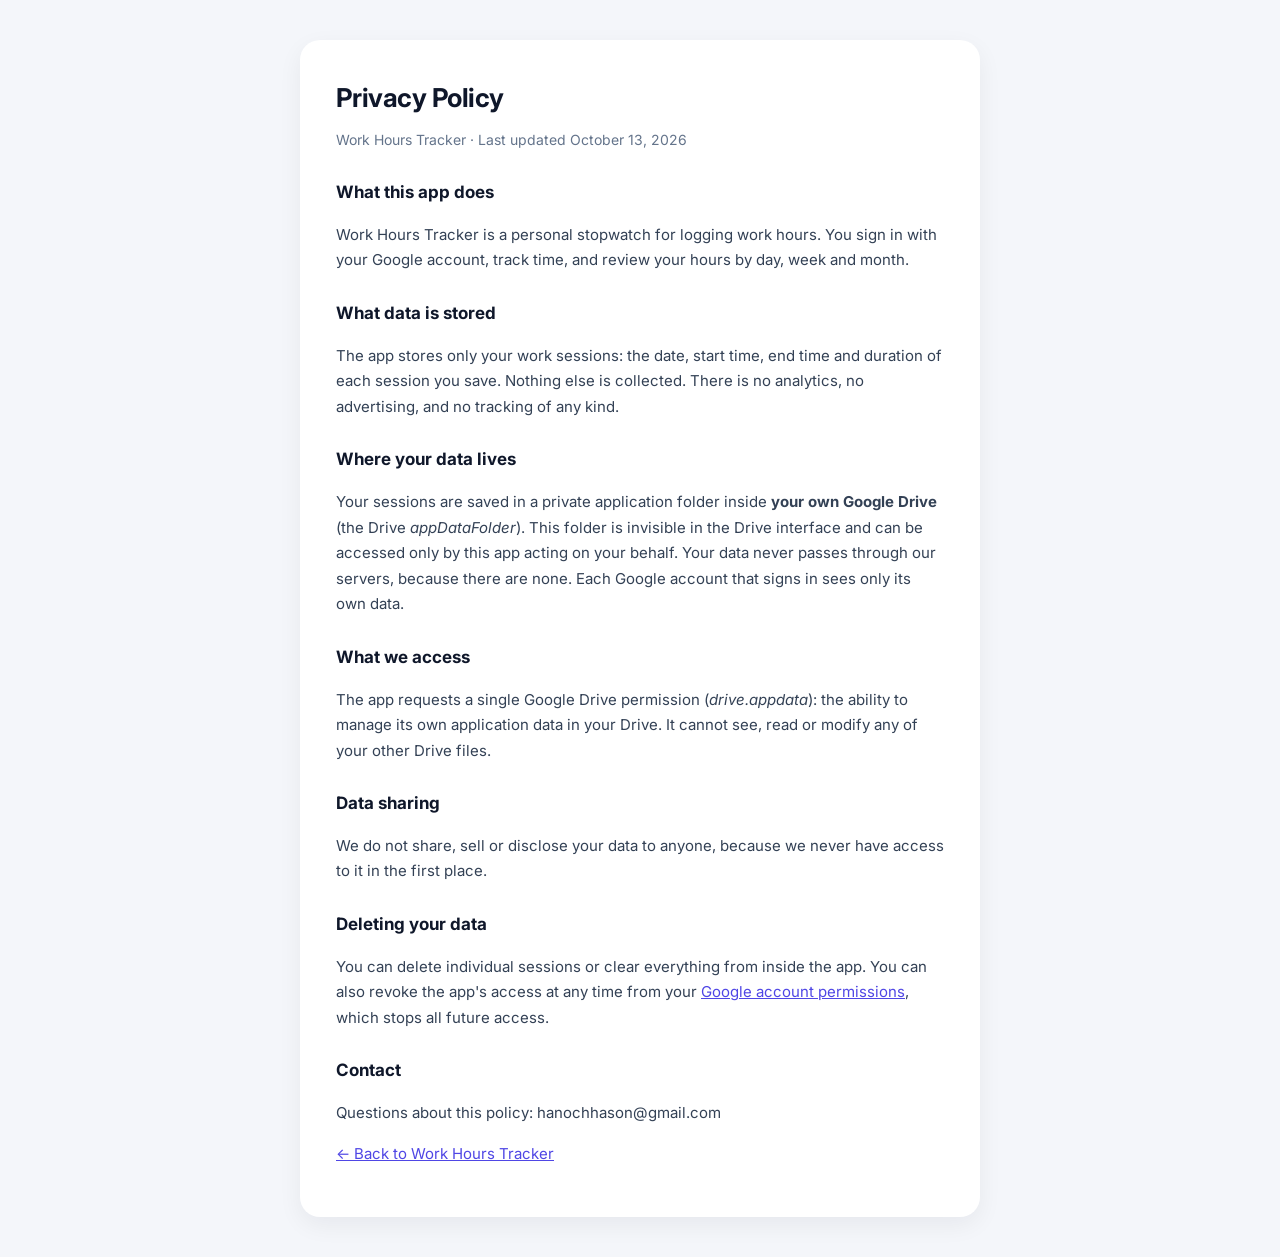
==== privacy.html @ 030bc306 "Add privacy policy page (required for OAuth production)" ====
<!DOCTYPE html>
<html lang="en">
<head>
<meta charset="UTF-8">
<meta name="viewport" content="width=device-width, initial-scale=1.0">
<title>Privacy Policy - Work Hours Tracker</title>
<link rel="preconnect" href="https://fonts.googleapis.com">
<link href="https://fonts.googleapis.com/css2?family=Inter:wght@400;500;600;700&display=swap" rel="stylesheet">
<style>
  body { font-family: 'Inter', sans-serif; max-width: 680px; margin: 0 auto; padding: 40px 24px; color: #0f172a; line-height: 1.7; background: #f4f6fa; }
  .card { background: #fff; border-radius: 20px; padding: 36px; box-shadow: 0 8px 24px rgba(15,23,42,.06); }
  h1 { font-size: 26px; margin: 0 0 8px; letter-spacing: -0.02em; }
  .date { color: #64748b; font-size: 14px; margin-bottom: 24px; }
  h2 { font-size: 17px; margin: 26px 0 8px; }
  p, li { font-size: 15px; color: #334155; }
  a { color: #4f46e5; }
</style>
</head>
<body>
<div class="card">
  <h1>Privacy Policy</h1>
  <div class="date">Work Hours Tracker · Last updated October 13, 2026</div>

  <h2>What this app does</h2>
  <p>Work Hours Tracker is a personal stopwatch for logging work hours. You sign in with your Google account, track time, and review your hours by day, week and month.</p>

  <h2>What data is stored</h2>
  <p>The app stores only your work sessions: the date, start time, end time and duration of each session you save. Nothing else is collected. There is no analytics, no advertising, and no tracking of any kind.</p>

  <h2>Where your data lives</h2>
  <p>Your sessions are saved in a private application folder inside <b>your own Google Drive</b> (the Drive <i>appDataFolder</i>). This folder is invisible in the Drive interface and can be accessed only by this app acting on your behalf. Your data never passes through our servers, because there are none. Each Google account that signs in sees only its own data.</p>

  <h2>What we access</h2>
  <p>The app requests a single Google Drive permission (<i>drive.appdata</i>): the ability to manage its own application data in your Drive. It cannot see, read or modify any of your other Drive files.</p>

  <h2>Data sharing</h2>
  <p>We do not share, sell or disclose your data to anyone, because we never have access to it in the first place.</p>

  <h2>Deleting your data</h2>
  <p>You can delete individual sessions or clear everything from inside the app. You can also revoke the app's access at any time from your <a href="https://myaccount.google.com/permissions">Google account permissions</a>, which stops all future access.</p>

  <h2>Contact</h2>
  <p>Questions about this policy: hanochhason@gmail.com</p>

  <p><a href="./">← Back to Work Hours Tracker</a></p>
</div>
</body>
</html>
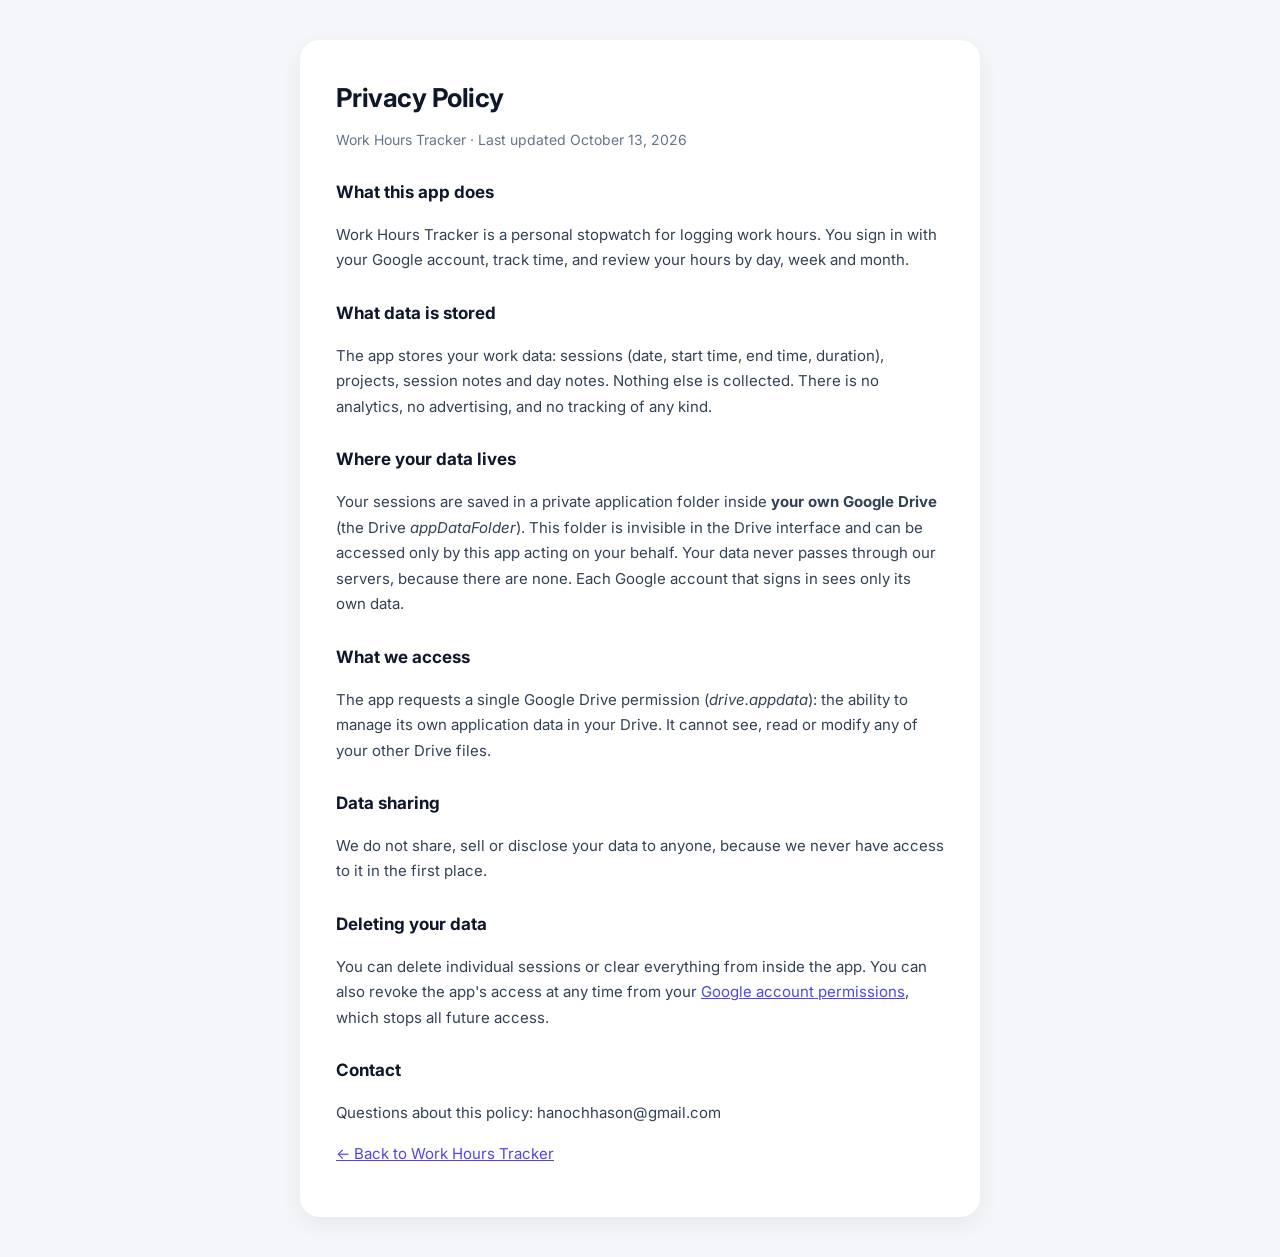
==== commit b24dab34: "Claude review fixes: narrow cloud-delete, offline mode, clear data on signout, timer persistence, mi" ====
--- a/privacy.html
+++ b/privacy.html
@@ -25,7 +25,7 @@
   <p>Work Hours Tracker is a personal stopwatch for logging work hours. You sign in with your Google account, track time, and review your hours by day, week and month.</p>
 
   <h2>What data is stored</h2>
-  <p>The app stores only your work sessions: the date, start time, end time and duration of each session you save. Nothing else is collected. There is no analytics, no advertising, and no tracking of any kind.</p>
+  <p>The app stores your work data: sessions (date, start time, end time, duration), projects, session notes and day notes. Nothing else is collected. There is no analytics, no advertising, and no tracking of any kind.</p>
 
   <h2>Where your data lives</h2>
   <p>Your sessions are saved in a private application folder inside <b>your own Google Drive</b> (the Drive <i>appDataFolder</i>). This folder is invisible in the Drive interface and can be accessed only by this app acting on your behalf. Your data never passes through our servers, because there are none. Each Google account that signs in sees only its own data.</p>
